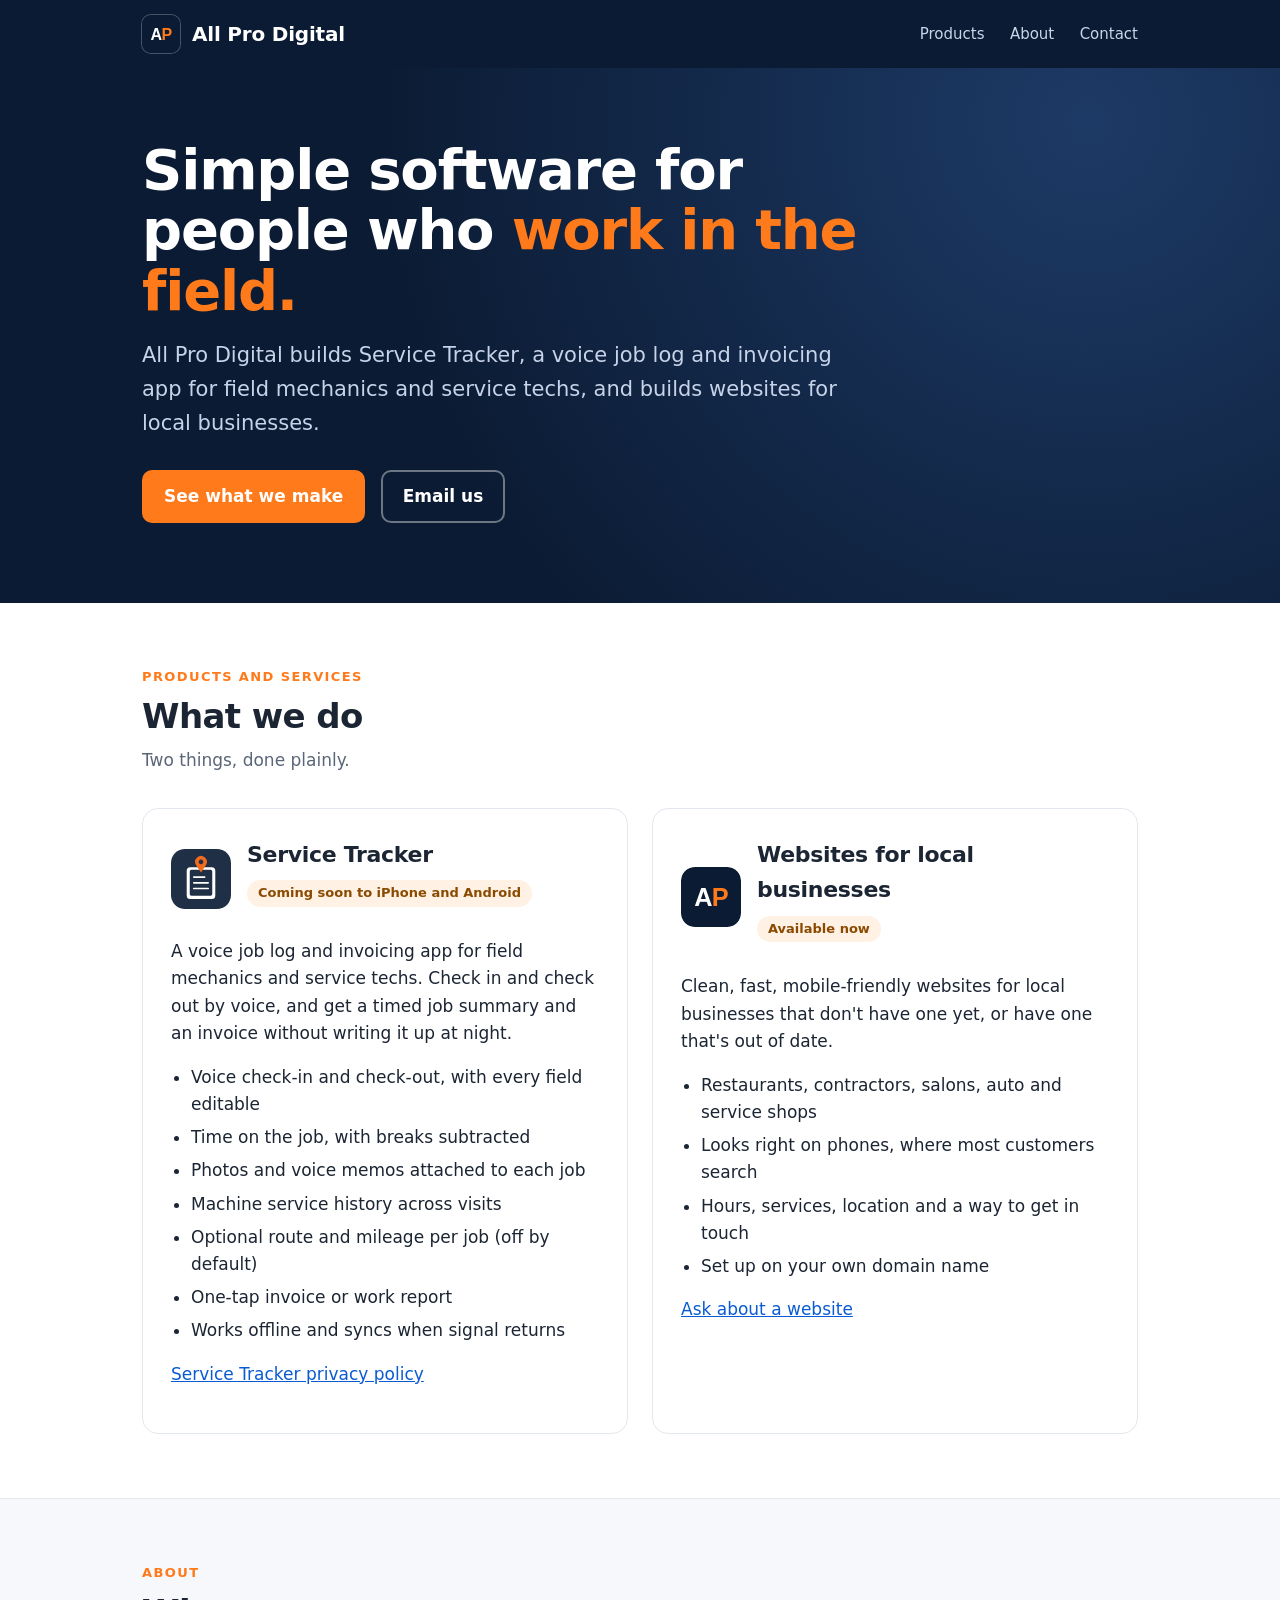
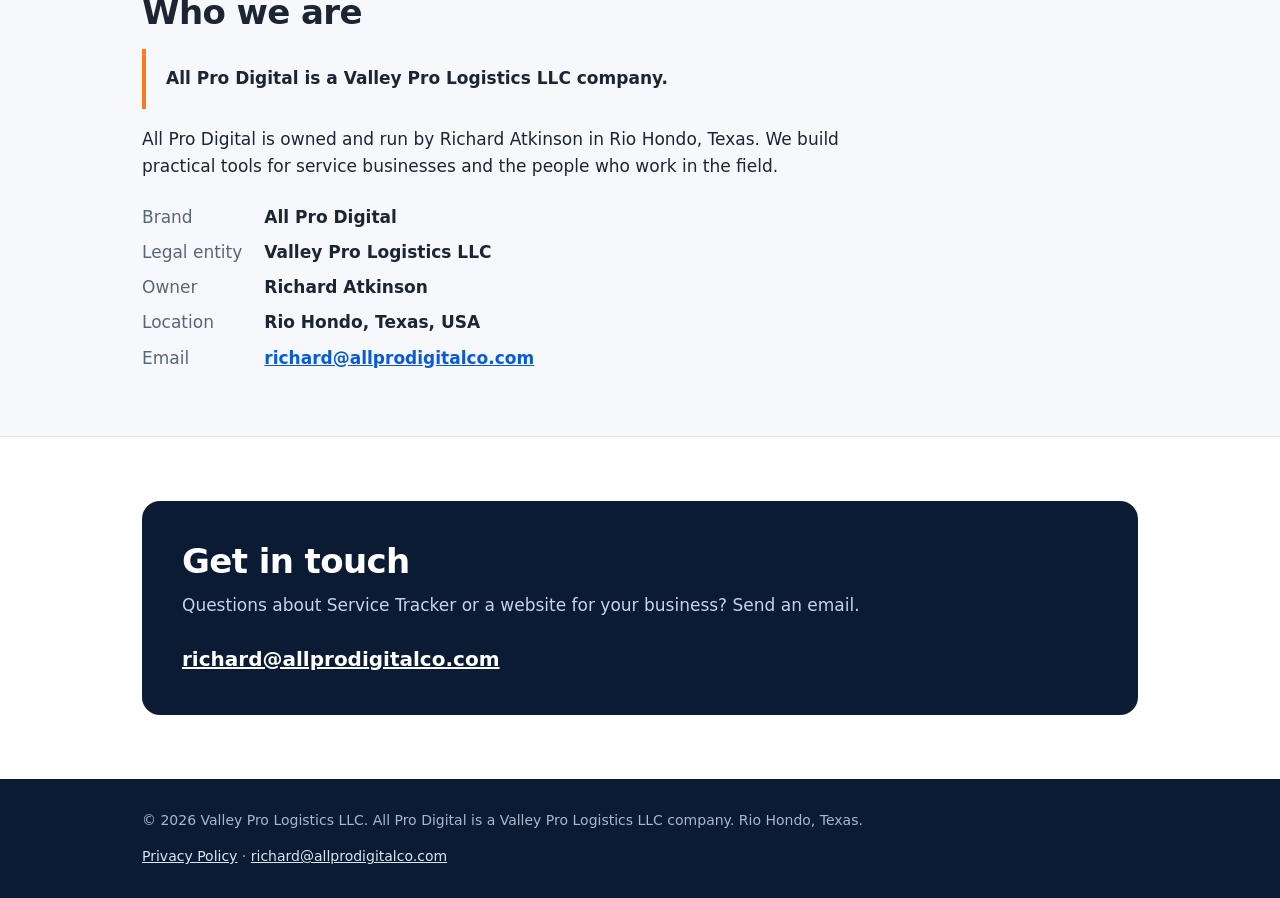
==== index.html @ f49eed2c "All Pro Digital site" ====
<!doctype html>
<html lang="en">
<head>
<meta charset="utf-8">
<meta name="viewport" content="width=device-width, initial-scale=1">
<title>All Pro Digital | Service Tracker and websites for local businesses</title>
<meta name="description" content="All Pro Digital, a Valley Pro Logistics LLC company in Rio Hondo, Texas, builds Service Tracker, a voice job-log and invoicing app for field mechanics and service techs, and websites for local businesses.">
<link rel="canonical" href="https://allprodigitalco.com/">
<link rel="icon" href="/favicon.svg" type="image/svg+xml">
<meta property="og:type" content="website">
<meta property="og:title" content="All Pro Digital">
<meta property="og:description" content="Service Tracker, a voice job-log and invoicing app for field techs, and websites for local businesses. A Valley Pro Logistics LLC company.">
<meta property="og:url" content="https://allprodigitalco.com/">
<meta property="og:image" content="https://allprodigitalco.com/og.png">
<link rel="stylesheet" href="/styles.css">
<script type="application/ld+json">
{"@context":"https://schema.org","@type":"Organization","name":"All Pro Digital","legalName":"Valley Pro Logistics LLC","url":"https://allprodigitalco.com/","email":"richard@allprodigitalco.com","founder":{"@type":"Person","name":"Richard Atkinson"},"address":{"@type":"PostalAddress","addressLocality":"Rio Hondo","addressRegion":"TX","addressCountry":"US"}}
</script>
</head>
<body>
<header class="site">
  <div class="wrap">
    <a class="brand" href="/"><img src="/favicon.svg" alt="" width="38" height="38">All Pro Digital</a>
    <nav class="top" aria-label="Main">
      <a href="#products">Products</a>
      <a href="#about">About</a>
      <a href="#contact">Contact</a>
    </nav>
  </div>
</header>

<main>
  <div class="hero">
    <div class="wrap">
      <h1>Simple software for people who <span>work in the field.</span></h1>
      <p class="lead">All Pro Digital builds Service Tracker, a voice job log and invoicing app for field mechanics and service techs, and builds websites for local businesses.</p>
      <a class="btn" href="#products">See what we make</a>
      <a class="btn ghost" href="mailto:richard@allprodigitalco.com">Email us</a>
    </div>
  </div>

  <section id="products">
    <div class="wrap">
      <p class="kicker">Products and services</p>
      <h2>What we do</h2>
      <p class="sub">Two things, done plainly.</p>
      <div class="grid">
        <article class="card">
          <div class="head">
            <img src="/assets/service-tracker-icon.svg" alt="Service Tracker app icon" width="60" height="60">
            <div>
              <h3>Service Tracker</h3>
              <span class="tag">Coming soon to iPhone and Android</span>
            </div>
          </div>
          <p>A voice job log and invoicing app for field mechanics and service techs. Check in and check out by voice, and get a timed job summary and an invoice without writing it up at night.</p>
          <ul>
            <li>Voice check-in and check-out, with every field editable</li>
            <li>Time on the job, with breaks subtracted</li>
            <li>Photos and voice memos attached to each job</li>
            <li>Machine service history across visits</li>
            <li>Optional route and mileage per job (off by default)</li>
            <li>One-tap invoice or work report</li>
            <li>Works offline and syncs when signal returns</li>
          </ul>
          <p style="margin-top:16px"><a href="/privacy">Service Tracker privacy policy</a></p>
        </article>
        <article class="card">
          <div class="head">
            <img src="/favicon.svg" alt="" width="60" height="60">
            <div>
              <h3>Websites for local businesses</h3>
              <span class="tag">Available now</span>
            </div>
          </div>
          <p>Clean, fast, mobile-friendly websites for local businesses that don't have one yet, or have one that's out of date.</p>
          <ul>
            <li>Restaurants, contractors, salons, auto and service shops</li>
            <li>Looks right on phones, where most customers search</li>
            <li>Hours, services, location and a way to get in touch</li>
            <li>Set up on your own domain name</li>
          </ul>
          <p style="margin-top:16px"><a href="mailto:richard@allprodigitalco.com?subject=Website%20for%20my%20business">Ask about a website</a></p>
        </article>
      </div>
    </div>
  </section>

  <section id="about" class="alt about">
    <div class="wrap">
      <p class="kicker">About</p>
      <h2>Who we are</h2>
      <p class="entity">All Pro Digital is a Valley Pro Logistics LLC company.</p>
      <p>All Pro Digital is owned and run by Richard Atkinson in Rio Hondo, Texas. We build practical tools for service businesses and the people who work in the field.</p>
      <dl class="facts">
        <dt>Brand</dt><dd>All Pro Digital</dd>
        <dt>Legal entity</dt><dd>Valley Pro Logistics LLC</dd>
        <dt>Owner</dt><dd>Richard Atkinson</dd>
        <dt>Location</dt><dd>Rio Hondo, Texas, USA</dd>
        <dt>Email</dt><dd><a href="mailto:richard@allprodigitalco.com">richard@allprodigitalco.com</a></dd>
      </dl>
    </div>
  </section>

  <section id="contact">
    <div class="wrap">
      <div class="contact-box">
        <div>
          <h2>Get in touch</h2>
          <p>Questions about Service Tracker or a website for your business? Send an email.</p>
        </div>
        <a class="mail" href="mailto:richard@allprodigitalco.com">richard@allprodigitalco.com</a>
      </div>
    </div>
  </section>
</main>

<footer class="site">
  <div class="wrap">
    <span>&copy; 2026 Valley Pro Logistics LLC. All Pro Digital is a Valley Pro Logistics LLC company. Rio Hondo, Texas.</span>
    <span><a href="/privacy">Privacy Policy</a> &middot; <a href="mailto:richard@allprodigitalco.com">richard@allprodigitalco.com</a></span>
  </div>
</footer>
</body>
</html>
---- styles.css ----
:root{--navy:#0b1b33;--navy2:#13294b;--orange:#ff7a1a;--ink:#1c2533;--muted:#5a6678;--line:#e3e8ef;--bg:#f6f8fb}
*{box-sizing:border-box}
html{-webkit-text-size-adjust:100%}
body{margin:0;font-family:system-ui,-apple-system,"Segoe UI",Roboto,"Helvetica Neue",Arial,sans-serif;color:var(--ink);background:#fff;line-height:1.6;font-size:17px}
a{color:#0a5bd3}
a:hover{text-decoration:none}
.wrap{max-width:1040px;margin:0 auto;padding:0 22px}
header.site{background:var(--navy);color:#fff}
header.site .wrap{display:flex;align-items:center;justify-content:space-between;gap:16px;min-height:68px;flex-wrap:wrap}
.brand{display:flex;align-items:center;gap:12px;color:#fff;text-decoration:none;font-weight:800;font-size:20px;letter-spacing:-.2px}
.brand img{width:38px;height:38px;border-radius:9px;box-shadow:0 0 0 1px rgba(255,255,255,.25)}
nav.top a{color:#c9d5e8;text-decoration:none;margin-left:20px;font-size:15px}
nav.top a:first-child{margin-left:0}
nav.top a:hover{color:#fff}
.hero{background:radial-gradient(circle at 85% 10%,#1d3a66 0,var(--navy) 60%);color:#fff;padding:72px 0 80px}
.hero h1{font-size:clamp(34px,6vw,56px);line-height:1.08;letter-spacing:-1.2px;margin:0 0 18px;max-width:820px}
.hero h1 span{color:var(--orange)}
.hero p.lead{font-size:clamp(18px,2.4vw,21px);color:#c6d3e8;max-width:700px;margin:0 0 30px}
.btn{display:inline-block;background:var(--orange);color:#fff;font-weight:700;text-decoration:none;padding:13px 22px;border-radius:10px}
.btn:hover{background:#ec6a0d}
.btn.ghost{background:transparent;box-shadow:inset 0 0 0 2px rgba(255,255,255,.4);margin-left:10px}
.btn.ghost:hover{background:rgba(255,255,255,.08)}
section{padding:64px 0}
section.alt{background:var(--bg);border-top:1px solid var(--line);border-bottom:1px solid var(--line)}
h2{font-size:clamp(26px,3.6vw,34px);letter-spacing:-.6px;line-height:1.2;margin:0 0 10px}
.kicker{color:var(--orange);font-weight:800;text-transform:uppercase;letter-spacing:1.4px;font-size:13px;margin:0 0 8px}
.sub{color:var(--muted);max-width:720px;margin:0 0 34px}
.grid{display:grid;grid-template-columns:repeat(2,minmax(0,1fr));gap:24px}
.card{background:#fff;border:1px solid var(--line);border-radius:16px;padding:28px}
.card h3{margin:0 0 6px;font-size:22px;letter-spacing:-.3px}
.card .tag{display:inline-block;font-size:13px;font-weight:700;color:#8a4a00;background:#fff1e4;border-radius:999px;padding:3px 11px;margin-bottom:14px}
.card .head{display:flex;align-items:center;gap:16px;margin-bottom:12px}
.card .head img{width:60px;height:60px;border-radius:14px}
.card ul{padding-left:20px;margin:14px 0 0}
.card li{margin:6px 0}
.about p{max-width:760px}
.entity{border-left:4px solid var(--orange);background:var(--bg);padding:16px 20px;border-radius:0 10px 10px 0;font-weight:600;max-width:760px}
dl.facts{display:grid;grid-template-columns:max-content 1fr;gap:8px 22px;margin:24px 0 0;max-width:760px}
dl.facts dt{color:var(--muted)}
dl.facts dd{margin:0;font-weight:600}
.contact-box{background:var(--navy);color:#fff;border-radius:18px;padding:40px;display:flex;justify-content:space-between;align-items:center;gap:24px;flex-wrap:wrap}
.contact-box h2{color:#fff}
.contact-box p{color:#c6d3e8;margin:0}
.contact-box a.mail{color:#fff;font-weight:700;font-size:20px}
footer.site{background:var(--navy);color:#a9b7cc;font-size:14px;padding:30px 0}
footer.site .wrap{display:flex;justify-content:space-between;gap:14px;flex-wrap:wrap}
footer.site a{color:#dbe4f2}
/* privacy page */
.doc{max-width:780px;padding:48px 22px 70px}
.doc h1{font-size:clamp(30px,5vw,42px);letter-spacing:-.8px;line-height:1.15;margin:0 0 6px}
.doc h2{font-size:23px;margin:36px 0 8px}
.doc h3{font-size:18px;margin:22px 0 4px}
.doc .meta{color:var(--muted);margin:0 0 20px}
.draft{background:#fff7e0;border:1px solid #f1d27a;color:#6b4e00;border-radius:12px;padding:14px 18px;margin:0 0 26px;font-size:15px}
.doc ul{padding-left:22px}
.doc li{margin:6px 0}
@media (max-width:760px){
  .grid{grid-template-columns:1fr}
  section{padding:48px 0}
  .hero{padding:52px 0 58px}
  nav.top a{margin-left:14px;font-size:14px}
  .btn.ghost{margin-left:0;margin-top:10px}
  .contact-box{padding:28px}
  dl.facts{grid-template-columns:1fr;gap:2px}
  dl.facts dd{margin-bottom:10px}
}
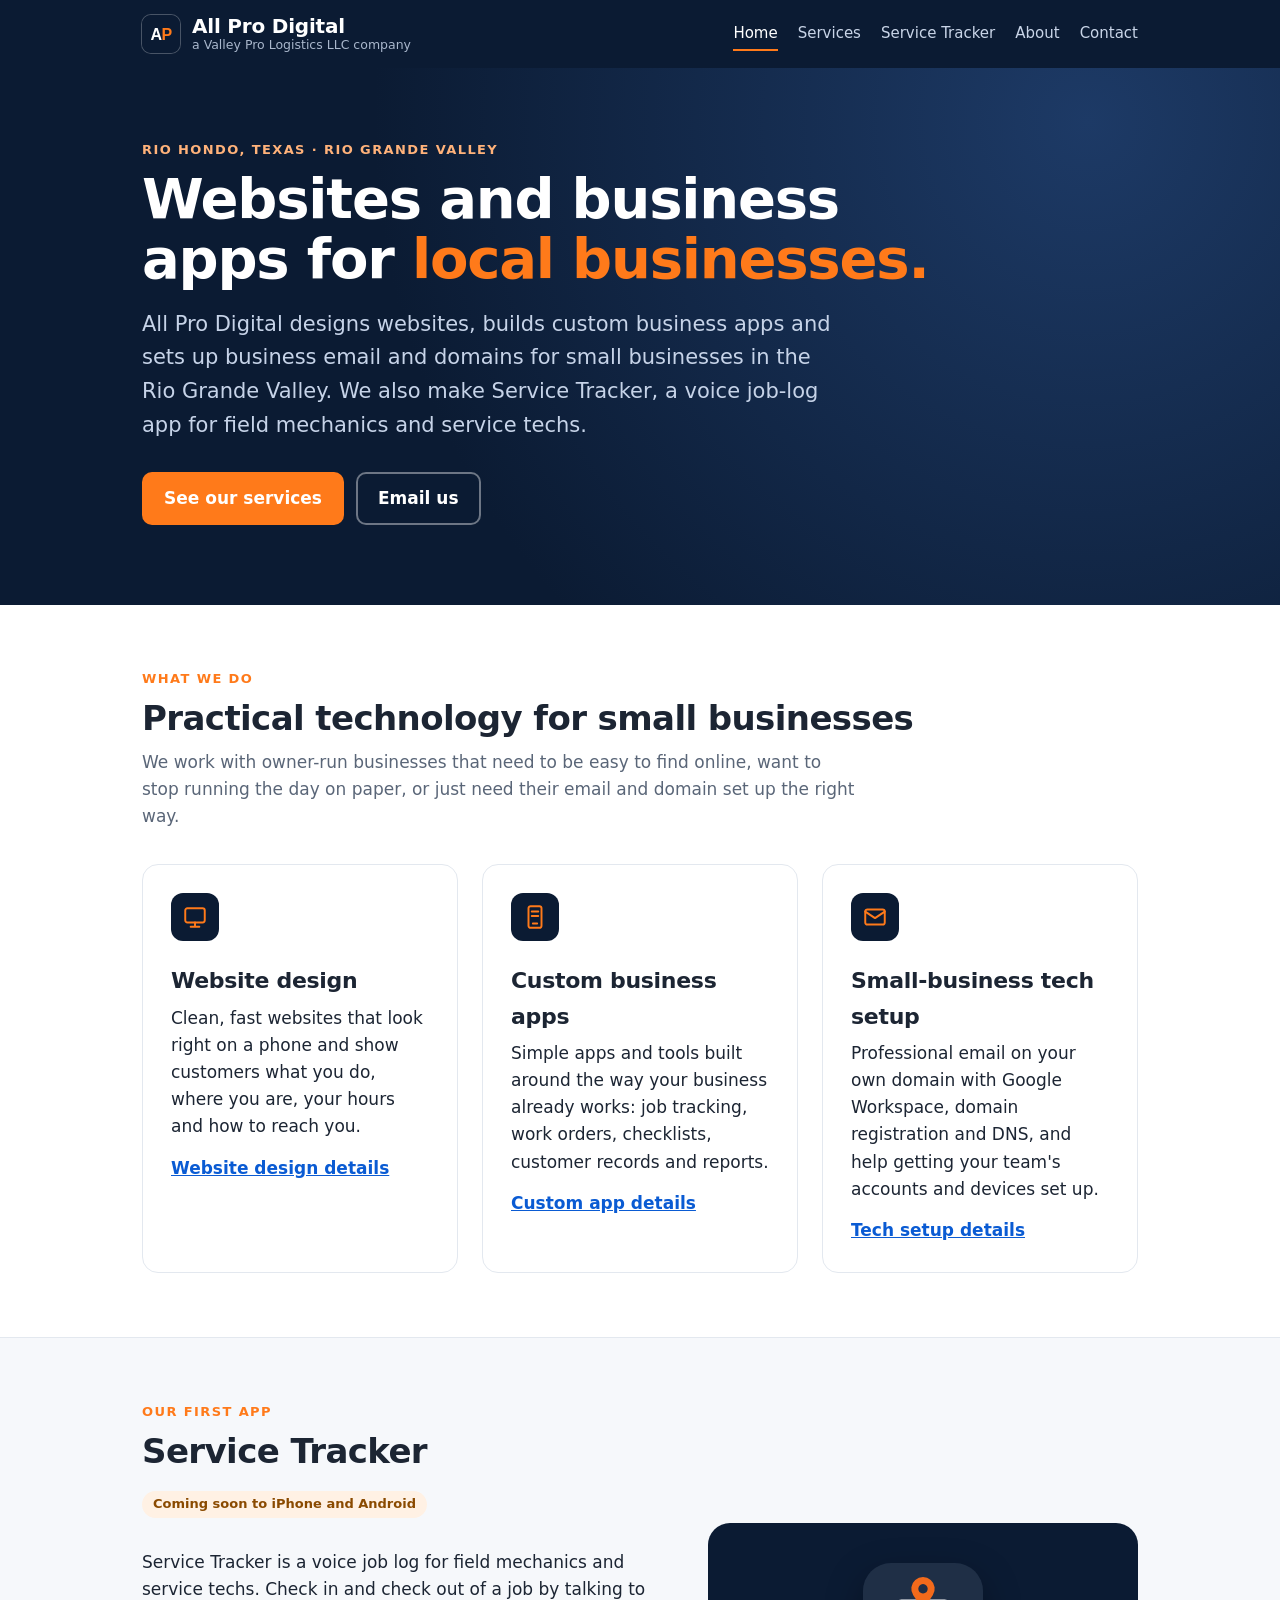
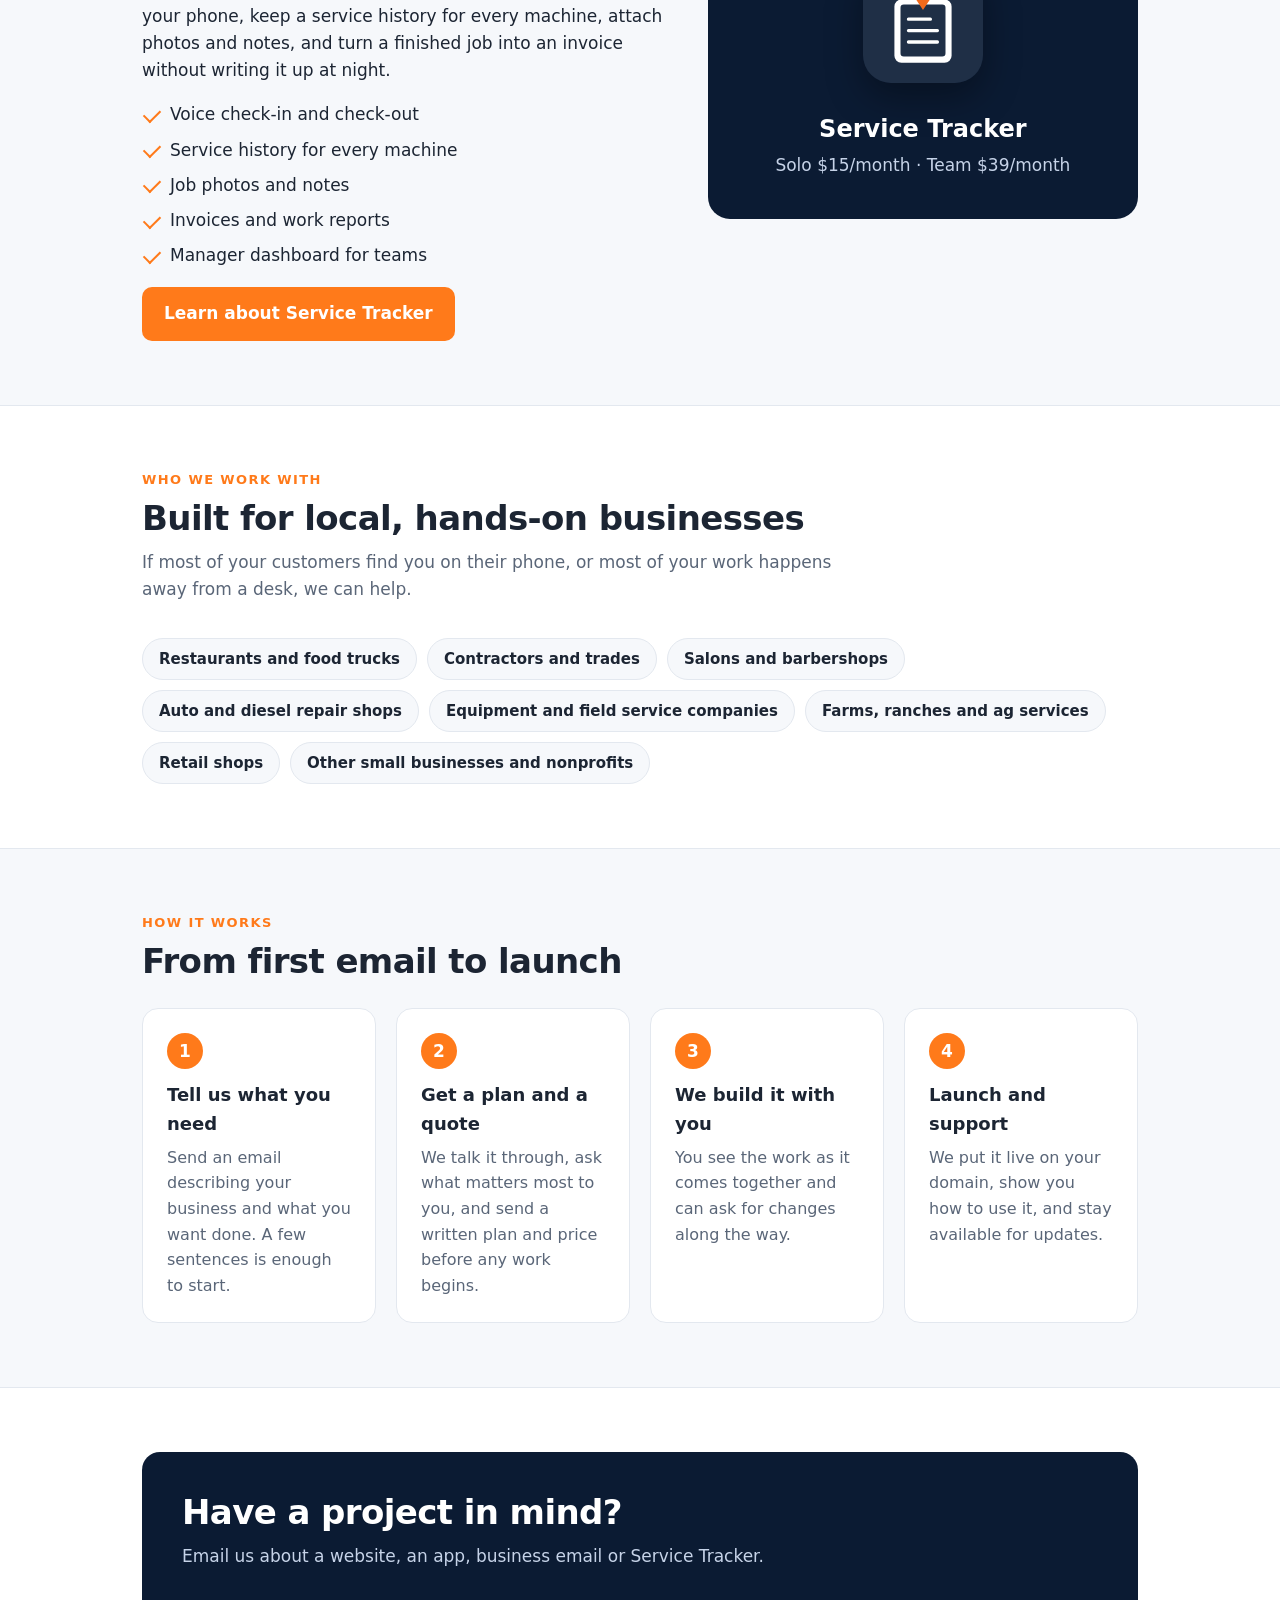
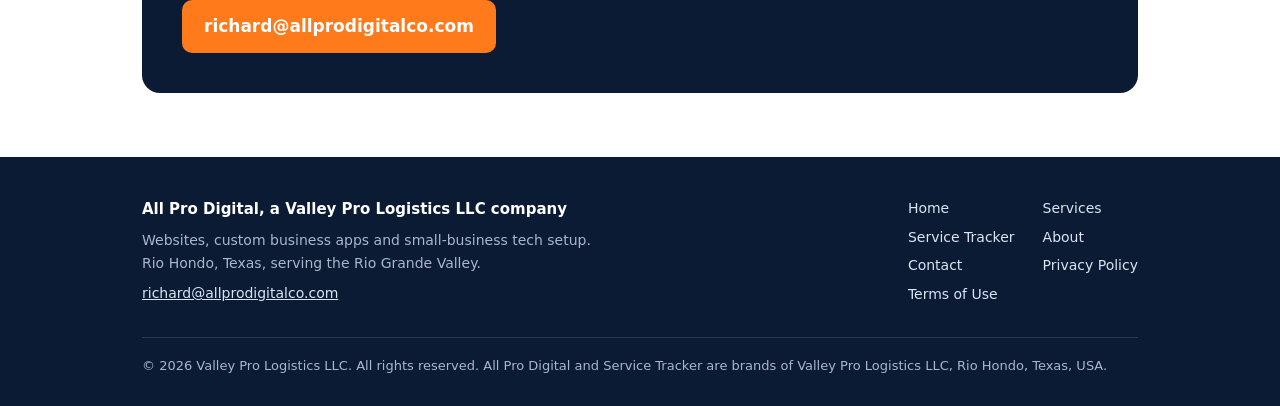
==== commit bb23d2cc: "Expand site: services, Service Tracker, about, contact, terms pages; legal entity in header/footer; " ====
--- a/index.html
+++ b/index.html
@@ -3,122 +3,175 @@
 <head>
 <meta charset="utf-8">
 <meta name="viewport" content="width=device-width, initial-scale=1">
-<title>All Pro Digital | Service Tracker and websites for local businesses</title>
-<meta name="description" content="All Pro Digital, a Valley Pro Logistics LLC company in Rio Hondo, Texas, builds Service Tracker, a voice job-log and invoicing app for field mechanics and service techs, and websites for local businesses.">
+<title>All Pro Digital | Websites, business apps and tech setup in the Rio Grande Valley</title>
+<meta name="description" content="All Pro Digital, a Valley Pro Logistics LLC company in Rio Hondo, Texas, builds websites and custom business apps for local businesses, sets up business email and domains, and makes Service Tracker for field techs.">
 <link rel="canonical" href="https://allprodigitalco.com/">
 <link rel="icon" href="/favicon.svg" type="image/svg+xml">
 <meta property="og:type" content="website">
-<meta property="og:title" content="All Pro Digital">
-<meta property="og:description" content="Service Tracker, a voice job-log and invoicing app for field techs, and websites for local businesses. A Valley Pro Logistics LLC company.">
+<meta property="og:site_name" content="All Pro Digital">
+<meta property="og:title" content="All Pro Digital | Websites, business apps and tech setup in the Rio Grande Valley">
+<meta property="og:description" content="All Pro Digital, a Valley Pro Logistics LLC company in Rio Hondo, Texas, builds websites and custom business apps for local businesses, sets up business email and domains, and makes Service Tracker for field techs.">
 <meta property="og:url" content="https://allprodigitalco.com/">
 <meta property="og:image" content="https://allprodigitalco.com/og.png">
+<meta name="theme-color" content="#0b1b33">
 <link rel="stylesheet" href="/styles.css">
 <script type="application/ld+json">
-{"@context":"https://schema.org","@type":"Organization","name":"All Pro Digital","legalName":"Valley Pro Logistics LLC","url":"https://allprodigitalco.com/","email":"richard@allprodigitalco.com","founder":{"@type":"Person","name":"Richard Atkinson"},"address":{"@type":"PostalAddress","addressLocality":"Rio Hondo","addressRegion":"TX","addressCountry":"US"}}
+{"@context":"https://schema.org","@type":"Organization","name":"All Pro Digital","legalName":"Valley Pro Logistics LLC","url":"https://allprodigitalco.com/","logo":"https://allprodigitalco.com/favicon.svg","email":"richard@allprodigitalco.com","founder":{"@type":"Person","name":"Richard Atkinson"},"address":{"@type":"PostalAddress","addressLocality":"Rio Hondo","addressRegion":"TX","addressCountry":"US"},"areaServed":"Rio Grande Valley, Texas"}
 </script>
 </head>
 <body>
+<a class="skip" href="#main">Skip to content</a>
 <header class="site">
   <div class="wrap">
-    <a class="brand" href="/"><img src="/favicon.svg" alt="" width="38" height="38">All Pro Digital</a>
+    <a class="brand" href="/"><img src="/favicon.svg" alt="" width="38" height="38"><span>All Pro Digital<small>a Valley Pro Logistics LLC company</small></span></a>
     <nav class="top" aria-label="Main">
-      <a href="#products">Products</a>
-      <a href="#about">About</a>
-      <a href="#contact">Contact</a>
+      <a href="/" aria-current="page">Home</a>
+      <a href="/services">Services</a>
+      <a href="/service-tracker">Service Tracker</a>
+      <a href="/about">About</a>
+      <a href="/contact">Contact</a>
     </nav>
   </div>
 </header>
 
-<main>
-  <div class="hero">
-    <div class="wrap">
-      <h1>Simple software for people who <span>work in the field.</span></h1>
-      <p class="lead">All Pro Digital builds Service Tracker, a voice job log and invoicing app for field mechanics and service techs, and builds websites for local businesses.</p>
-      <a class="btn" href="#products">See what we make</a>
-      <a class="btn ghost" href="mailto:richard@allprodigitalco.com">Email us</a>
+<main id="main">
+<div class="hero">
+  <div class="wrap">
+    <p class="kicker light">Rio Hondo, Texas &middot; Rio Grande Valley</p>
+    <h1>Websites and business apps for <span>local businesses.</span></h1>
+    <p class="lead">All Pro Digital designs websites, builds custom business apps and sets up business email and domains for small businesses in the Rio Grande Valley. We also make Service Tracker, a voice job-log app for field mechanics and service techs.</p>
+    <div class="actions">
+      <a class="btn" href="/services">See our services</a>
+      <a class="btn ghost" href="mailto:richard@allprodigitalco.com?subject=Question%20for%20All%20Pro%20Digital">Email us</a>
     </div>
   </div>
+</div>
 
-  <section id="products">
-    <div class="wrap">
-      <p class="kicker">Products and services</p>
-      <h2>What we do</h2>
-      <p class="sub">Two things, done plainly.</p>
-      <div class="grid">
-        <article class="card">
-          <div class="head">
-            <img src="/assets/service-tracker-icon.svg" alt="Service Tracker app icon" width="60" height="60">
-            <div>
-              <h3>Service Tracker</h3>
-              <span class="tag">Coming soon to iPhone and Android</span>
-            </div>
-          </div>
-          <p>A voice job log and invoicing app for field mechanics and service techs. Check in and check out by voice, and get a timed job summary and an invoice without writing it up at night.</p>
-          <ul>
-            <li>Voice check-in and check-out, with every field editable</li>
-            <li>Time on the job, with breaks subtracted</li>
-            <li>Photos and voice memos attached to each job</li>
-            <li>Machine service history across visits</li>
-            <li>Optional route and mileage per job (off by default)</li>
-            <li>One-tap invoice or work report</li>
-            <li>Works offline and syncs when signal returns</li>
-          </ul>
-          <p style="margin-top:16px"><a href="/privacy">Service Tracker privacy policy</a></p>
-        </article>
-        <article class="card">
-          <div class="head">
-            <img src="/favicon.svg" alt="" width="60" height="60">
-            <div>
-              <h3>Websites for local businesses</h3>
-              <span class="tag">Available now</span>
-            </div>
-          </div>
-          <p>Clean, fast, mobile-friendly websites for local businesses that don't have one yet, or have one that's out of date.</p>
-          <ul>
-            <li>Restaurants, contractors, salons, auto and service shops</li>
-            <li>Looks right on phones, where most customers search</li>
-            <li>Hours, services, location and a way to get in touch</li>
-            <li>Set up on your own domain name</li>
-          </ul>
-          <p style="margin-top:16px"><a href="mailto:richard@allprodigitalco.com?subject=Website%20for%20my%20business">Ask about a website</a></p>
-        </article>
+<section>
+  <div class="wrap">
+    <p class="kicker">What we do</p>
+    <h2>Practical technology for small businesses</h2>
+    <p class="sub">We work with owner-run businesses that need to be easy to find online, want to stop running the day on paper, or just need their email and domain set up the right way.</p>
+    <div class="grid three">
+      <article class="card">
+        <div class="icon" aria-hidden="true">
+          <svg viewBox="0 0 24 24"><rect x="3" y="4" width="18" height="13" rx="2"/><path d="M8 21h8M12 17v4"/></svg>
+        </div>
+        <h3>Website design</h3>
+        <p>Clean, fast websites that look right on a phone and show customers what you do, where you are, your hours and how to reach you.</p>
+        <p class="more"><a href="/services#websites">Website design details</a></p>
+      </article>
+      <article class="card">
+        <div class="icon" aria-hidden="true">
+          <svg viewBox="0 0 24 24"><rect x="6" y="2" width="12" height="20" rx="2"/><path d="M10 18h4M9 7h6M9 11h6"/></svg>
+        </div>
+        <h3>Custom business apps</h3>
+        <p>Simple apps and tools built around the way your business already works: job tracking, work orders, checklists, customer records and reports.</p>
+        <p class="more"><a href="/services#apps">Custom app details</a></p>
+      </article>
+      <article class="card">
+        <div class="icon" aria-hidden="true">
+          <svg viewBox="0 0 24 24"><rect x="3" y="5" width="18" height="14" rx="2"/><path d="m3 7 9 6 9-6"/></svg>
+        </div>
+        <h3>Small-business tech setup</h3>
+        <p>Professional email on your own domain with Google Workspace, domain registration and DNS, and help getting your team's accounts and devices set up.</p>
+        <p class="more"><a href="/services#tech-setup">Tech setup details</a></p>
+      </article>
+    </div>
+  </div>
+</section>
+
+<section class="alt">
+  <div class="wrap split">
+    <div>
+      <p class="kicker">Our first app</p>
+      <h2>Service Tracker</h2>
+      <p><span class="tag">Coming soon to iPhone and Android</span></p>
+      <p>Service Tracker is a voice job log for field mechanics and service techs. Check in and check out of a job by talking to your phone, keep a service history for every machine, attach photos and notes, and turn a finished job into an invoice without writing it up at night.</p>
+      <ul class="checks">
+        <li>Voice check-in and check-out</li>
+        <li>Service history for every machine</li>
+        <li>Job photos and notes</li>
+        <li>Invoices and work reports</li>
+        <li>Manager dashboard for teams</li>
+      </ul>
+      <div class="actions">
+        <a class="btn" href="/service-tracker">Learn about Service Tracker</a>
       </div>
     </div>
-  </section>
+    <div class="app-card" aria-hidden="true">
+      <img src="/assets/service-tracker-icon.svg" alt="" width="120" height="120">
+      <p class="app-name">Service Tracker</p>
+      <p class="app-price">Solo $15/month &middot; Team $39/month</p>
+    </div>
+  </div>
+</section>
 
-  <section id="about" class="alt about">
-    <div class="wrap">
-      <p class="kicker">About</p>
-      <h2>Who we are</h2>
-      <p class="entity">All Pro Digital is a Valley Pro Logistics LLC company.</p>
-      <p>All Pro Digital is owned and run by Richard Atkinson in Rio Hondo, Texas. We build practical tools for service businesses and the people who work in the field.</p>
-      <dl class="facts">
-        <dt>Brand</dt><dd>All Pro Digital</dd>
-        <dt>Legal entity</dt><dd>Valley Pro Logistics LLC</dd>
-        <dt>Owner</dt><dd>Richard Atkinson</dd>
-        <dt>Location</dt><dd>Rio Hondo, Texas, USA</dd>
-        <dt>Email</dt><dd><a href="mailto:richard@allprodigitalco.com">richard@allprodigitalco.com</a></dd>
-      </dl>
-    </div>
-  </section>
+<section>
+  <div class="wrap">
+    <p class="kicker">Who we work with</p>
+    <h2>Built for local, hands-on businesses</h2>
+    <p class="sub">If most of your customers find you on their phone, or most of your work happens away from a desk, we can help.</p>
+    <ul class="pills">
+      <li>Restaurants and food trucks</li>
+      <li>Contractors and trades</li>
+      <li>Salons and barbershops</li>
+      <li>Auto and diesel repair shops</li>
+      <li>Equipment and field service companies</li>
+      <li>Farms, ranches and ag services</li>
+      <li>Retail shops</li>
+      <li>Other small businesses and nonprofits</li>
+    </ul>
+  </div>
+</section>
 
-  <section id="contact">
-    <div class="wrap">
-      <div class="contact-box">
-        <div>
-          <h2>Get in touch</h2>
-          <p>Questions about Service Tracker or a website for your business? Send an email.</p>
-        </div>
-        <a class="mail" href="mailto:richard@allprodigitalco.com">richard@allprodigitalco.com</a>
+<section class="alt">
+  <div class="wrap">
+    <p class="kicker">How it works</p>
+    <h2>From first email to launch</h2>
+    <ol class="steps">
+      <li><h3>Tell us what you need</h3><p>Send an email describing your business and what you want done. A few sentences is enough to start.</p></li>
+      <li><h3>Get a plan and a quote</h3><p>We talk it through, ask what matters most to you, and send a written plan and price before any work begins.</p></li>
+      <li><h3>We build it with you</h3><p>You see the work as it comes together and can ask for changes along the way.</p></li>
+      <li><h3>Launch and support</h3><p>We put it live on your domain, show you how to use it, and stay available for updates.</p></li>
+    </ol>
+  </div>
+</section>
+
+<section>
+  <div class="wrap">
+    <div class="contact-box">
+      <div>
+        <h2>Have a project in mind?</h2>
+        <p>Email us about a website, an app, business email or Service Tracker.</p>
+      </div>
+      <div class="actions">
+        <a class="btn" href="mailto:richard@allprodigitalco.com?subject=Project%20inquiry">richard@allprodigitalco.com</a>
       </div>
     </div>
-  </section>
+  </div>
+</section>
 </main>
 
 <footer class="site">
   <div class="wrap">
-    <span>&copy; 2026 Valley Pro Logistics LLC. All Pro Digital is a Valley Pro Logistics LLC company. Rio Hondo, Texas.</span>
-    <span><a href="/privacy">Privacy Policy</a> &middot; <a href="mailto:richard@allprodigitalco.com">richard@allprodigitalco.com</a></span>
+    <div class="foot-grid">
+      <div>
+        <p class="foot-brand">All Pro Digital, a Valley Pro Logistics LLC company</p>
+        <p>Websites, custom business apps and small-business tech setup.<br>Rio Hondo, Texas, serving the Rio Grande Valley.</p>
+        <p><a href="mailto:richard@allprodigitalco.com">richard@allprodigitalco.com</a></p>
+      </div>
+      <nav aria-label="Footer">
+        <a href="/">Home</a>
+        <a href="/services">Services</a>
+        <a href="/service-tracker">Service Tracker</a>
+        <a href="/about">About</a>
+        <a href="/contact">Contact</a>
+        <a href="/privacy">Privacy Policy</a>
+        <a href="/terms">Terms of Use</a>
+      </nav>
+    </div>
+    <p class="legal">&copy; 2026 Valley Pro Logistics LLC. All rights reserved. All Pro Digital and Service Tracker are brands of Valley Pro Logistics LLC, Rio Hondo, Texas, USA.</p>
   </div>
 </footer>
 </body>
--- a/styles.css
+++ b/styles.css
@@ -7,18 +7,20 @@
 .wrap{max-width:1040px;margin:0 auto;padding:0 22px}
 header.site{background:var(--navy);color:#fff}
 header.site .wrap{display:flex;align-items:center;justify-content:space-between;gap:16px;min-height:68px;flex-wrap:wrap}
-.brand{display:flex;align-items:center;gap:12px;color:#fff;text-decoration:none;font-weight:800;font-size:20px;letter-spacing:-.2px}
+.brand{display:flex;align-items:center;gap:12px;color:#fff;text-decoration:none;font-weight:800;font-size:20px;letter-spacing:-.2px;line-height:1.15}
+.brand small{display:block;font-weight:500;font-size:12.5px;color:#a9b7cc;letter-spacing:0}
 .brand img{width:38px;height:38px;border-radius:9px;box-shadow:0 0 0 1px rgba(255,255,255,.25)}
-nav.top a{color:#c9d5e8;text-decoration:none;margin-left:20px;font-size:15px}
-nav.top a:first-child{margin-left:0}
+nav.top{display:flex;flex-wrap:wrap;gap:4px 20px}
+nav.top a{color:#c9d5e8;text-decoration:none;font-size:15px;padding:4px 0;border-bottom:2px solid transparent}
 nav.top a:hover{color:#fff}
+nav.top a[aria-current="page"]{color:#fff;border-bottom-color:var(--orange)}
 .hero{background:radial-gradient(circle at 85% 10%,#1d3a66 0,var(--navy) 60%);color:#fff;padding:72px 0 80px}
 .hero h1{font-size:clamp(34px,6vw,56px);line-height:1.08;letter-spacing:-1.2px;margin:0 0 18px;max-width:820px}
 .hero h1 span{color:var(--orange)}
 .hero p.lead{font-size:clamp(18px,2.4vw,21px);color:#c6d3e8;max-width:700px;margin:0 0 30px}
 .btn{display:inline-block;background:var(--orange);color:#fff;font-weight:700;text-decoration:none;padding:13px 22px;border-radius:10px}
 .btn:hover{background:#ec6a0d}
-.btn.ghost{background:transparent;box-shadow:inset 0 0 0 2px rgba(255,255,255,.4);margin-left:10px}
+.btn.ghost{background:transparent;box-shadow:inset 0 0 0 2px rgba(255,255,255,.4)}
 .btn.ghost:hover{background:rgba(255,255,255,.08)}
 section{padding:64px 0}
 section.alt{background:var(--bg);border-top:1px solid var(--line);border-bottom:1px solid var(--line)}
@@ -28,7 +30,7 @@
 .grid{display:grid;grid-template-columns:repeat(2,minmax(0,1fr));gap:24px}
 .card{background:#fff;border:1px solid var(--line);border-radius:16px;padding:28px}
 .card h3{margin:0 0 6px;font-size:22px;letter-spacing:-.3px}
-.card .tag{display:inline-block;font-size:13px;font-weight:700;color:#8a4a00;background:#fff1e4;border-radius:999px;padding:3px 11px;margin-bottom:14px}
+.tag{display:inline-block;font-size:13px;font-weight:700;color:#8a4a00;background:#fff1e4;border-radius:999px;padding:3px 11px;margin-bottom:14px}
 .card .head{display:flex;align-items:center;gap:16px;margin-bottom:12px}
 .card .head img{width:60px;height:60px;border-radius:14px}
 .card ul{padding-left:20px;margin:14px 0 0}
@@ -42,24 +44,94 @@
 .contact-box h2{color:#fff}
 .contact-box p{color:#c6d3e8;margin:0}
 .contact-box a.mail{color:#fff;font-weight:700;font-size:20px}
-footer.site{background:var(--navy);color:#a9b7cc;font-size:14px;padding:30px 0}
-footer.site .wrap{display:flex;justify-content:space-between;gap:14px;flex-wrap:wrap}
-footer.site a{color:#dbe4f2}
-/* privacy page */
+/* document pages (privacy, terms) */
 .doc{max-width:780px;padding:48px 22px 70px}
 .doc h1{font-size:clamp(30px,5vw,42px);letter-spacing:-.8px;line-height:1.15;margin:0 0 6px}
 .doc h2{font-size:23px;margin:36px 0 8px}
 .doc h3{font-size:18px;margin:22px 0 4px}
 .doc .meta{color:var(--muted);margin:0 0 20px}
-.draft{background:#fff7e0;border:1px solid #f1d27a;color:#6b4e00;border-radius:12px;padding:14px 18px;margin:0 0 26px;font-size:15px}
 .doc ul{padding-left:22px}
 .doc li{margin:6px 0}
+/* shared additions */
+.skip{position:absolute;left:-9999px;top:0;background:#fff;color:var(--navy);padding:10px 14px;z-index:10}
+.skip:focus{left:10px;top:10px}
+.actions{display:flex;flex-wrap:wrap;gap:12px;margin-top:6px}
+.btn.outline{background:#fff;color:var(--navy);box-shadow:inset 0 0 0 2px var(--line)}
+.btn.outline:hover{box-shadow:inset 0 0 0 2px var(--orange);background:#fff}
+.kicker.light{color:#ffb27a}
+.hero.page{padding:56px 0 60px}
+.hero.page h1{font-size:clamp(32px,5vw,48px)}
+.hero .tag.big{font-size:14px;padding:5px 14px;margin:0 0 22px}
+.hero-split{align-items:center}
+.hero-icon{text-align:center}
+.hero-icon img{width:200px;height:200px;border-radius:44px;box-shadow:0 20px 50px rgba(0,0,0,.35)}
+.jump{display:flex;flex-wrap:wrap;gap:10px}
+.jump a{color:#fff;text-decoration:none;font-weight:600;font-size:15px;padding:8px 14px;border-radius:999px;box-shadow:inset 0 0 0 1.5px rgba(255,255,255,.35)}
+.jump a:hover{background:rgba(255,255,255,.08)}
+.grid.three{grid-template-columns:repeat(3,minmax(0,1fr))}
+.grid.two{grid-template-columns:repeat(2,minmax(0,1fr))}
+.card p{margin:0 0 10px}
+.card h3+p{margin-top:6px}
+.card .more{margin:14px 0 0;font-weight:600}
+.icon{width:48px;height:48px;border-radius:12px;background:var(--navy);display:flex;align-items:center;justify-content:center;margin-bottom:16px}
+.icon svg{width:26px;height:26px;fill:none;stroke:var(--orange);stroke-width:1.8;stroke-linecap:round;stroke-linejoin:round}
+.split{display:grid;grid-template-columns:minmax(0,1.1fr) minmax(0,.9fr);gap:40px;align-items:start}
+.split > div > p{max-width:620px}
+.app-card{background:var(--navy);color:#fff;border-radius:22px;padding:40px 28px;text-align:center;align-self:center}
+.app-card img{width:120px;height:120px;border-radius:28px;box-shadow:0 14px 36px rgba(0,0,0,.35)}
+.app-card .app-name{font-size:24px;font-weight:800;margin:18px 0 4px}
+.app-card .app-price{color:#c6d3e8;margin:0}
+ul.checks{list-style:none;padding:0;margin:14px 0 18px}
+ul.checks li{position:relative;padding-left:28px;margin:8px 0}
+ul.checks li::before{content:"";position:absolute;left:2px;top:.45em;width:14px;height:8px;border-left:2.5px solid var(--orange);border-bottom:2.5px solid var(--orange);transform:rotate(-45deg)}
+ul.pills{list-style:none;padding:0;margin:0;display:flex;flex-wrap:wrap;gap:10px}
+ul.pills li{background:var(--bg);border:1px solid var(--line);border-radius:999px;padding:8px 16px;font-weight:600;font-size:15px}
+ol.steps{list-style:none;padding:0;margin:26px 0 0;display:grid;grid-template-columns:repeat(4,minmax(0,1fr));gap:20px;counter-reset:step}
+ol.steps li{background:#fff;border:1px solid var(--line);border-radius:16px;padding:24px;counter-increment:step}
+ol.steps li::before{content:counter(step);display:flex;align-items:center;justify-content:center;width:36px;height:36px;border-radius:50%;background:var(--orange);color:#fff;font-weight:800;margin-bottom:12px}
+ol.steps h3{margin:0 0 6px;font-size:18px}
+ol.steps p{margin:0;color:var(--muted);font-size:16px}
+.plans{max-width:820px}
+.plan .price{font-size:44px;font-weight:800;letter-spacing:-1px;margin:4px 0 6px;color:var(--navy)}
+.plan .price span{font-size:17px;font-weight:600;color:var(--muted);letter-spacing:0}
+.plan.featured{border:2px solid var(--orange)}
+.note{color:var(--muted);margin:24px 0 0;max-width:760px}
+h2.h3{font-size:22px;margin:30px 0 12px}
+.faq{max-width:780px}
+.faq details{background:#fff;border:1px solid var(--line);border-radius:12px;padding:14px 18px;margin:0 0 10px}
+.faq summary{font-weight:700;cursor:pointer}
+.faq details p{margin:10px 0 2px;color:var(--ink)}
+.values h3{margin:0 0 4px;font-size:18px}
+.values p{margin:0}
+.values{margin-bottom:10px}
+.about h2{margin-top:40px}
+.big-mail{font-size:clamp(20px,3.4vw,28px);font-weight:800;margin:6px 0 14px;word-break:break-word}
+.card h3:not(:first-child){margin-top:22px}
+footer.site{background:var(--navy);color:#a9b7cc;font-size:14px;padding:40px 0 30px}
+footer.site a{color:#dbe4f2}
+.foot-grid{display:flex;justify-content:space-between;gap:24px;flex-wrap:wrap}
+.foot-grid p{margin:0 0 8px}
+.foot-brand{color:#fff;font-weight:700;font-size:15px}
+footer.site nav{display:grid;grid-template-columns:repeat(2,max-content);gap:6px 28px;align-content:start}
+footer.site nav a{text-decoration:none}
+footer.site nav a:hover{text-decoration:underline}
+.legal{border-top:1px solid rgba(255,255,255,.12);margin:24px 0 0;padding-top:18px;font-size:13px}
+@media (max-width:900px){
+  .grid.three{grid-template-columns:repeat(2,minmax(0,1fr))}
+  ol.steps{grid-template-columns:repeat(2,minmax(0,1fr))}
+}
 @media (max-width:760px){
   .grid{grid-template-columns:1fr}
   section{padding:48px 0}
   .hero{padding:52px 0 58px}
-  nav.top a{margin-left:14px;font-size:14px}
-  .btn.ghost{margin-left:0;margin-top:10px}
+  header.site .wrap{padding-top:12px;padding-bottom:10px}
+  nav.top{gap:2px 16px;width:100%}
+  nav.top a{font-size:14.5px}
+  .grid.three,.grid.two,.split,ol.steps{grid-template-columns:1fr}
+  .split{gap:24px}
+  .hero-icon{order:-1;text-align:left}
+  .hero-icon img{width:120px;height:120px;border-radius:28px}
+  .actions .btn{flex:1 1 auto;text-align:center}
   .contact-box{padding:28px}
   dl.facts{grid-template-columns:1fr;gap:2px}
   dl.facts dd{margin-bottom:10px}
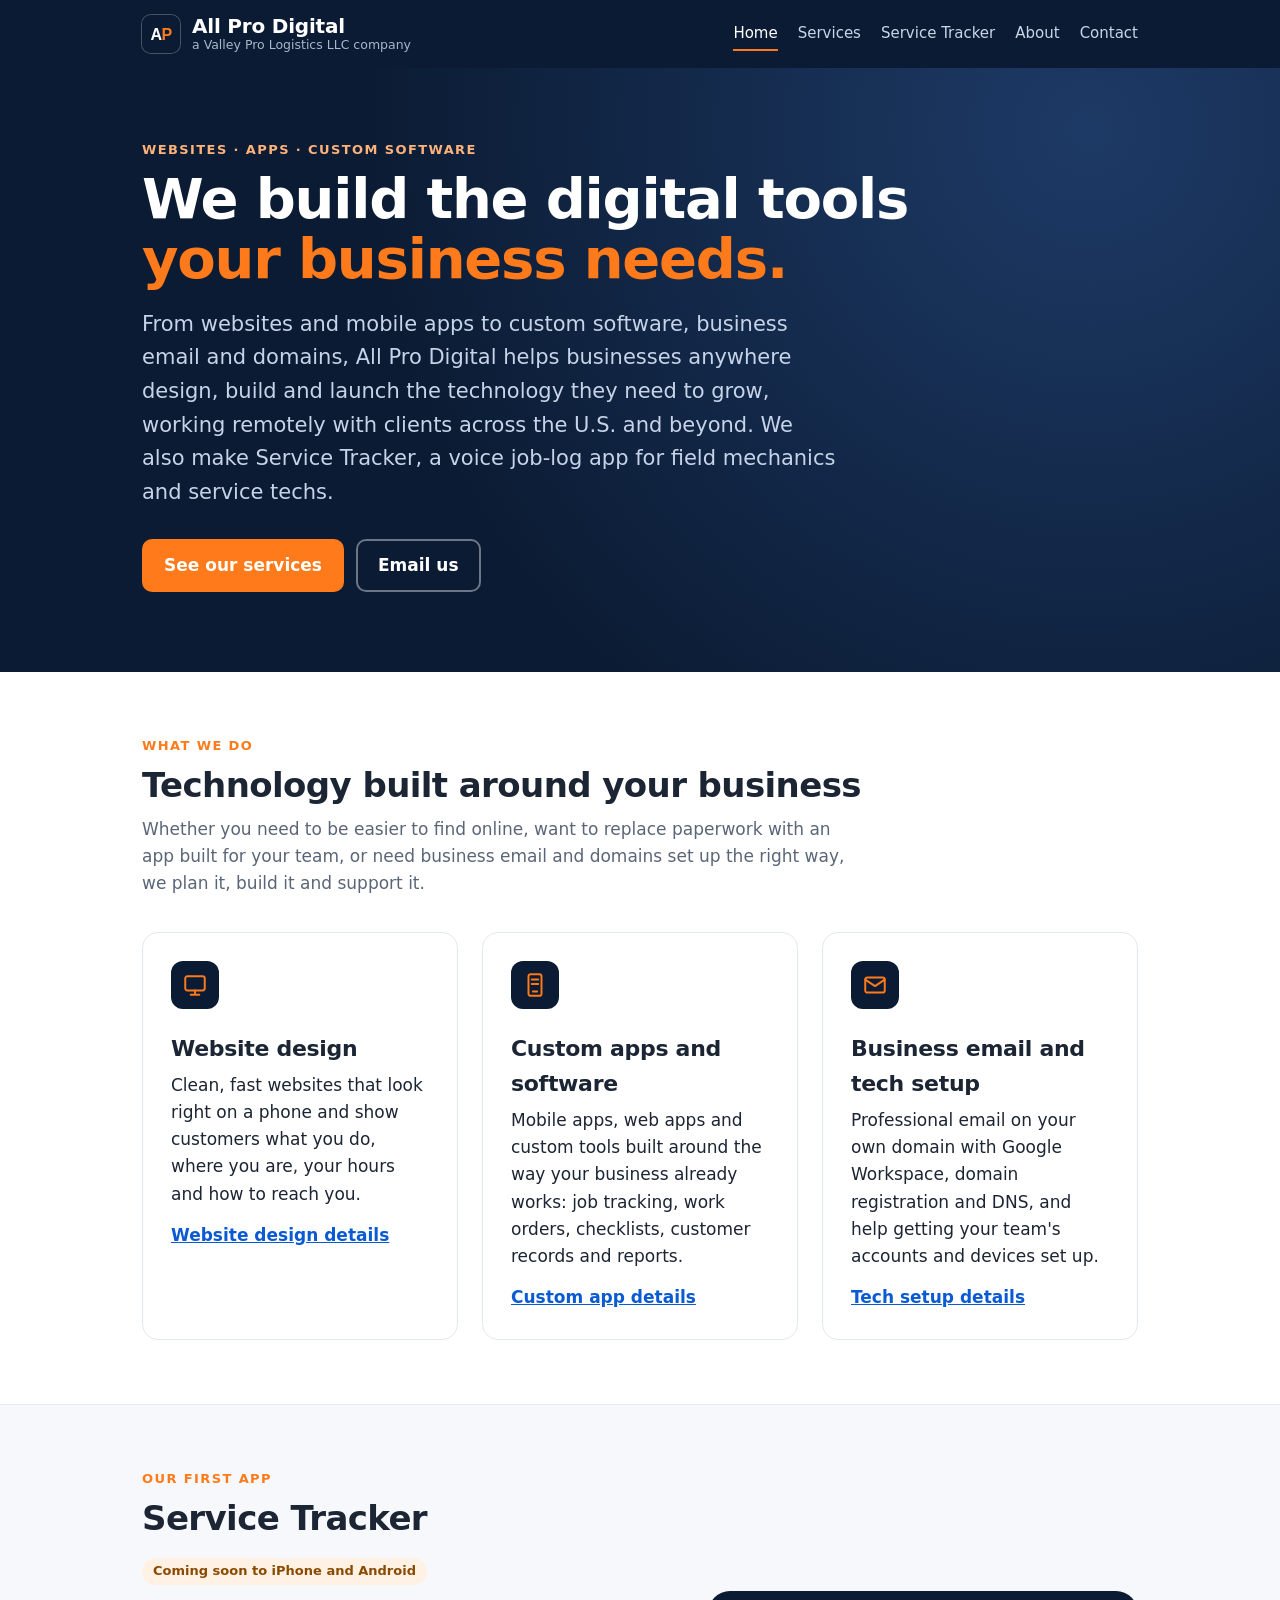
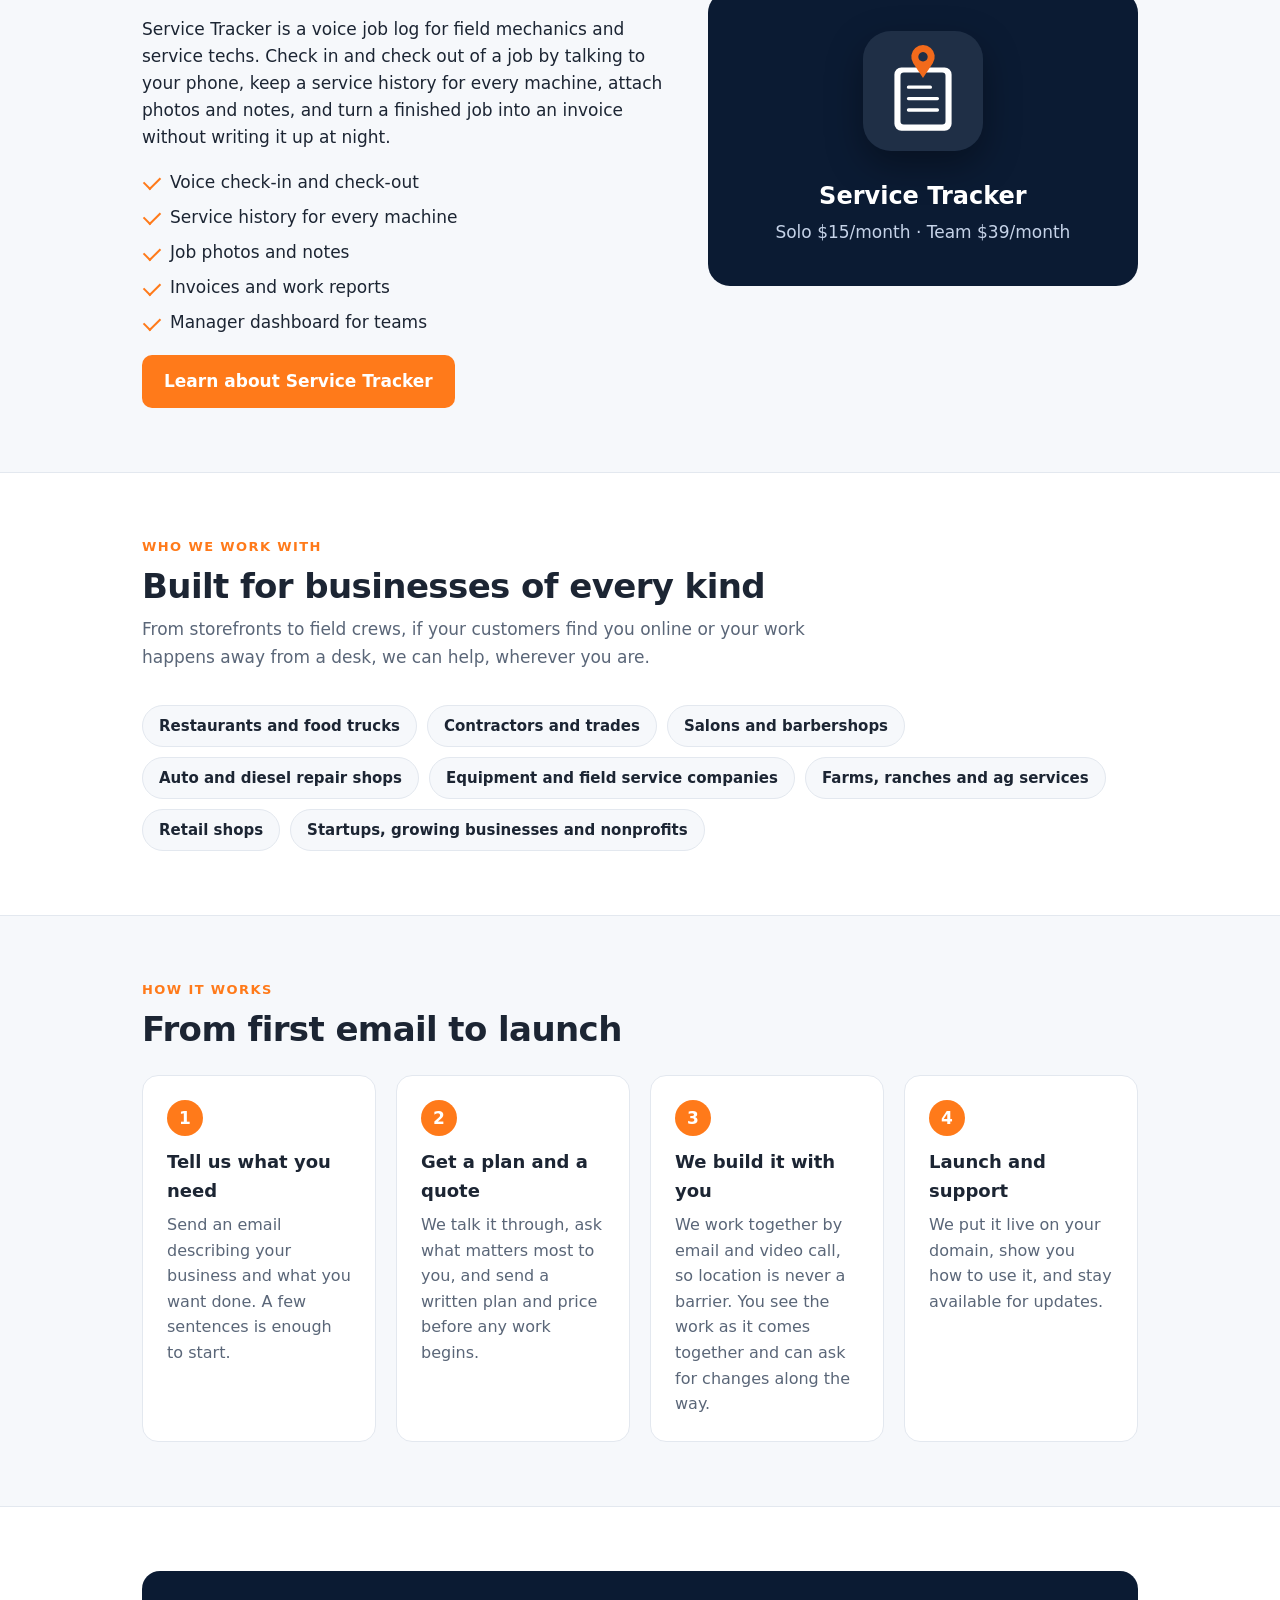
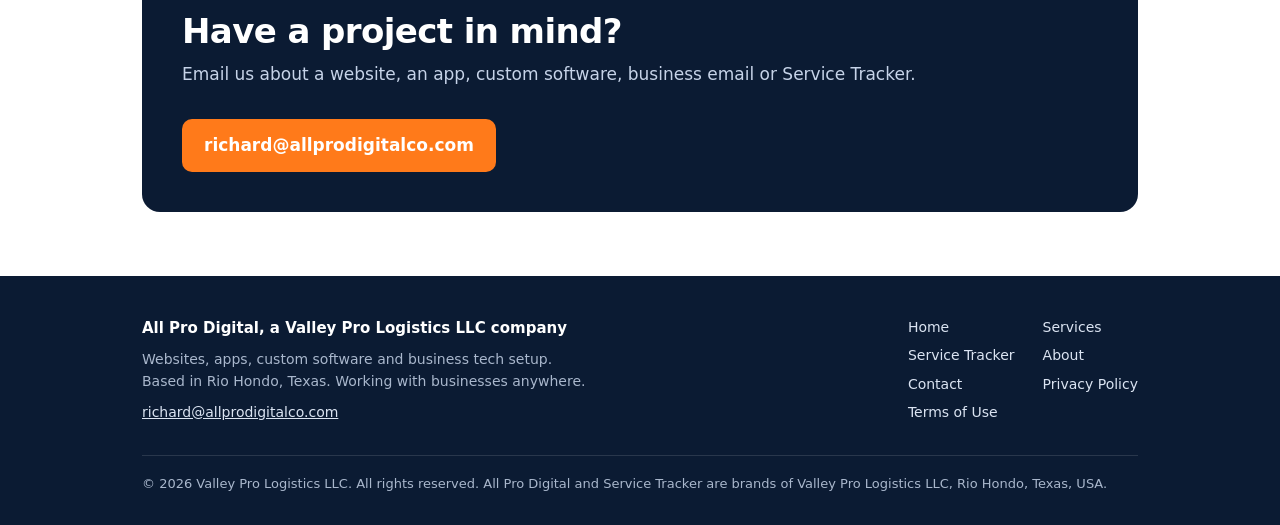
==== commit 8848d283: "Location-neutral positioning: websites, apps and custom software for businesses anywhere" ====
--- a/index.html
+++ b/index.html
@@ -3,20 +3,20 @@
 <head>
 <meta charset="utf-8">
 <meta name="viewport" content="width=device-width, initial-scale=1">
-<title>All Pro Digital | Websites, business apps and tech setup in the Rio Grande Valley</title>
-<meta name="description" content="All Pro Digital, a Valley Pro Logistics LLC company in Rio Hondo, Texas, builds websites and custom business apps for local businesses, sets up business email and domains, and makes Service Tracker for field techs.">
+<title>All Pro Digital | Websites, apps and custom software for businesses anywhere</title>
+<meta name="description" content="All Pro Digital, a Valley Pro Logistics LLC company, designs and builds websites, mobile apps and custom software and sets up business email and domains for businesses anywhere, working remotely. Makers of Service Tracker for field techs.">
 <link rel="canonical" href="https://allprodigitalco.com/">
 <link rel="icon" href="/favicon.svg" type="image/svg+xml">
 <meta property="og:type" content="website">
 <meta property="og:site_name" content="All Pro Digital">
-<meta property="og:title" content="All Pro Digital | Websites, business apps and tech setup in the Rio Grande Valley">
-<meta property="og:description" content="All Pro Digital, a Valley Pro Logistics LLC company in Rio Hondo, Texas, builds websites and custom business apps for local businesses, sets up business email and domains, and makes Service Tracker for field techs.">
+<meta property="og:title" content="All Pro Digital | Websites, apps and custom software for businesses anywhere">
+<meta property="og:description" content="All Pro Digital, a Valley Pro Logistics LLC company, designs and builds websites, mobile apps and custom software and sets up business email and domains for businesses anywhere, working remotely. Makers of Service Tracker for field techs.">
 <meta property="og:url" content="https://allprodigitalco.com/">
 <meta property="og:image" content="https://allprodigitalco.com/og.png">
 <meta name="theme-color" content="#0b1b33">
 <link rel="stylesheet" href="/styles.css">
 <script type="application/ld+json">
-{"@context":"https://schema.org","@type":"Organization","name":"All Pro Digital","legalName":"Valley Pro Logistics LLC","url":"https://allprodigitalco.com/","logo":"https://allprodigitalco.com/favicon.svg","email":"richard@allprodigitalco.com","founder":{"@type":"Person","name":"Richard Atkinson"},"address":{"@type":"PostalAddress","addressLocality":"Rio Hondo","addressRegion":"TX","addressCountry":"US"},"areaServed":"Rio Grande Valley, Texas"}
+{"@context":"https://schema.org","@type":"Organization","name":"All Pro Digital","legalName":"Valley Pro Logistics LLC","url":"https://allprodigitalco.com/","logo":"https://allprodigitalco.com/favicon.svg","email":"richard@allprodigitalco.com","founder":{"@type":"Person","name":"Richard Atkinson"},"address":{"@type":"PostalAddress","addressLocality":"Rio Hondo","addressRegion":"TX","addressCountry":"US"}}
 </script>
 </head>
 <body>
@@ -37,9 +37,9 @@
 <main id="main">
 <div class="hero">
   <div class="wrap">
-    <p class="kicker light">Rio Hondo, Texas &middot; Rio Grande Valley</p>
-    <h1>Websites and business apps for <span>local businesses.</span></h1>
-    <p class="lead">All Pro Digital designs websites, builds custom business apps and sets up business email and domains for small businesses in the Rio Grande Valley. We also make Service Tracker, a voice job-log app for field mechanics and service techs.</p>
+    <p class="kicker light">Websites &middot; Apps &middot; Custom Software</p>
+    <h1>We build the digital tools <span>your business needs.</span></h1>
+    <p class="lead">From websites and mobile apps to custom software, business email and domains, All Pro Digital helps businesses anywhere design, build and launch the technology they need to grow, working remotely with clients across the U.S. and beyond. We also make Service Tracker, a voice job-log app for field mechanics and service techs.</p>
     <div class="actions">
       <a class="btn" href="/services">See our services</a>
       <a class="btn ghost" href="mailto:richard@allprodigitalco.com?subject=Question%20for%20All%20Pro%20Digital">Email us</a>
@@ -50,8 +50,8 @@
 <section>
   <div class="wrap">
     <p class="kicker">What we do</p>
-    <h2>Practical technology for small businesses</h2>
-    <p class="sub">We work with owner-run businesses that need to be easy to find online, want to stop running the day on paper, or just need their email and domain set up the right way.</p>
+    <h2>Technology built around your business</h2>
+    <p class="sub">Whether you need to be easier to find online, want to replace paperwork with an app built for your team, or need business email and domains set up the right way, we plan it, build it and support it.</p>
     <div class="grid three">
       <article class="card">
         <div class="icon" aria-hidden="true">
@@ -65,15 +65,15 @@
         <div class="icon" aria-hidden="true">
           <svg viewBox="0 0 24 24"><rect x="6" y="2" width="12" height="20" rx="2"/><path d="M10 18h4M9 7h6M9 11h6"/></svg>
         </div>
-        <h3>Custom business apps</h3>
-        <p>Simple apps and tools built around the way your business already works: job tracking, work orders, checklists, customer records and reports.</p>
+        <h3>Custom apps and software</h3>
+        <p>Mobile apps, web apps and custom tools built around the way your business already works: job tracking, work orders, checklists, customer records and reports.</p>
         <p class="more"><a href="/services#apps">Custom app details</a></p>
       </article>
       <article class="card">
         <div class="icon" aria-hidden="true">
           <svg viewBox="0 0 24 24"><rect x="3" y="5" width="18" height="14" rx="2"/><path d="m3 7 9 6 9-6"/></svg>
         </div>
-        <h3>Small-business tech setup</h3>
+        <h3>Business email and tech setup</h3>
         <p>Professional email on your own domain with Google Workspace, domain registration and DNS, and help getting your team's accounts and devices set up.</p>
         <p class="more"><a href="/services#tech-setup">Tech setup details</a></p>
       </article>
@@ -110,8 +110,8 @@
 <section>
   <div class="wrap">
     <p class="kicker">Who we work with</p>
-    <h2>Built for local, hands-on businesses</h2>
-    <p class="sub">If most of your customers find you on their phone, or most of your work happens away from a desk, we can help.</p>
+    <h2>Built for businesses of every kind</h2>
+    <p class="sub">From storefronts to field crews, if your customers find you online or your work happens away from a desk, we can help, wherever you are.</p>
     <ul class="pills">
       <li>Restaurants and food trucks</li>
       <li>Contractors and trades</li>
@@ -120,7 +120,7 @@
       <li>Equipment and field service companies</li>
       <li>Farms, ranches and ag services</li>
       <li>Retail shops</li>
-      <li>Other small businesses and nonprofits</li>
+      <li>Startups, growing businesses and nonprofits</li>
     </ul>
   </div>
 </section>
@@ -132,7 +132,7 @@
     <ol class="steps">
       <li><h3>Tell us what you need</h3><p>Send an email describing your business and what you want done. A few sentences is enough to start.</p></li>
       <li><h3>Get a plan and a quote</h3><p>We talk it through, ask what matters most to you, and send a written plan and price before any work begins.</p></li>
-      <li><h3>We build it with you</h3><p>You see the work as it comes together and can ask for changes along the way.</p></li>
+      <li><h3>We build it with you</h3><p>We work together by email and video call, so location is never a barrier. You see the work as it comes together and can ask for changes along the way.</p></li>
       <li><h3>Launch and support</h3><p>We put it live on your domain, show you how to use it, and stay available for updates.</p></li>
     </ol>
   </div>
@@ -143,7 +143,7 @@
     <div class="contact-box">
       <div>
         <h2>Have a project in mind?</h2>
-        <p>Email us about a website, an app, business email or Service Tracker.</p>
+        <p>Email us about a website, an app, custom software, business email or Service Tracker.</p>
       </div>
       <div class="actions">
         <a class="btn" href="mailto:richard@allprodigitalco.com?subject=Project%20inquiry">richard@allprodigitalco.com</a>
@@ -158,7 +158,7 @@
     <div class="foot-grid">
       <div>
         <p class="foot-brand">All Pro Digital, a Valley Pro Logistics LLC company</p>
-        <p>Websites, custom business apps and small-business tech setup.<br>Rio Hondo, Texas, serving the Rio Grande Valley.</p>
+        <p>Websites, apps, custom software and business tech setup.<br>Based in Rio Hondo, Texas. Working with businesses anywhere.</p>
         <p><a href="mailto:richard@allprodigitalco.com">richard@allprodigitalco.com</a></p>
       </div>
       <nav aria-label="Footer">
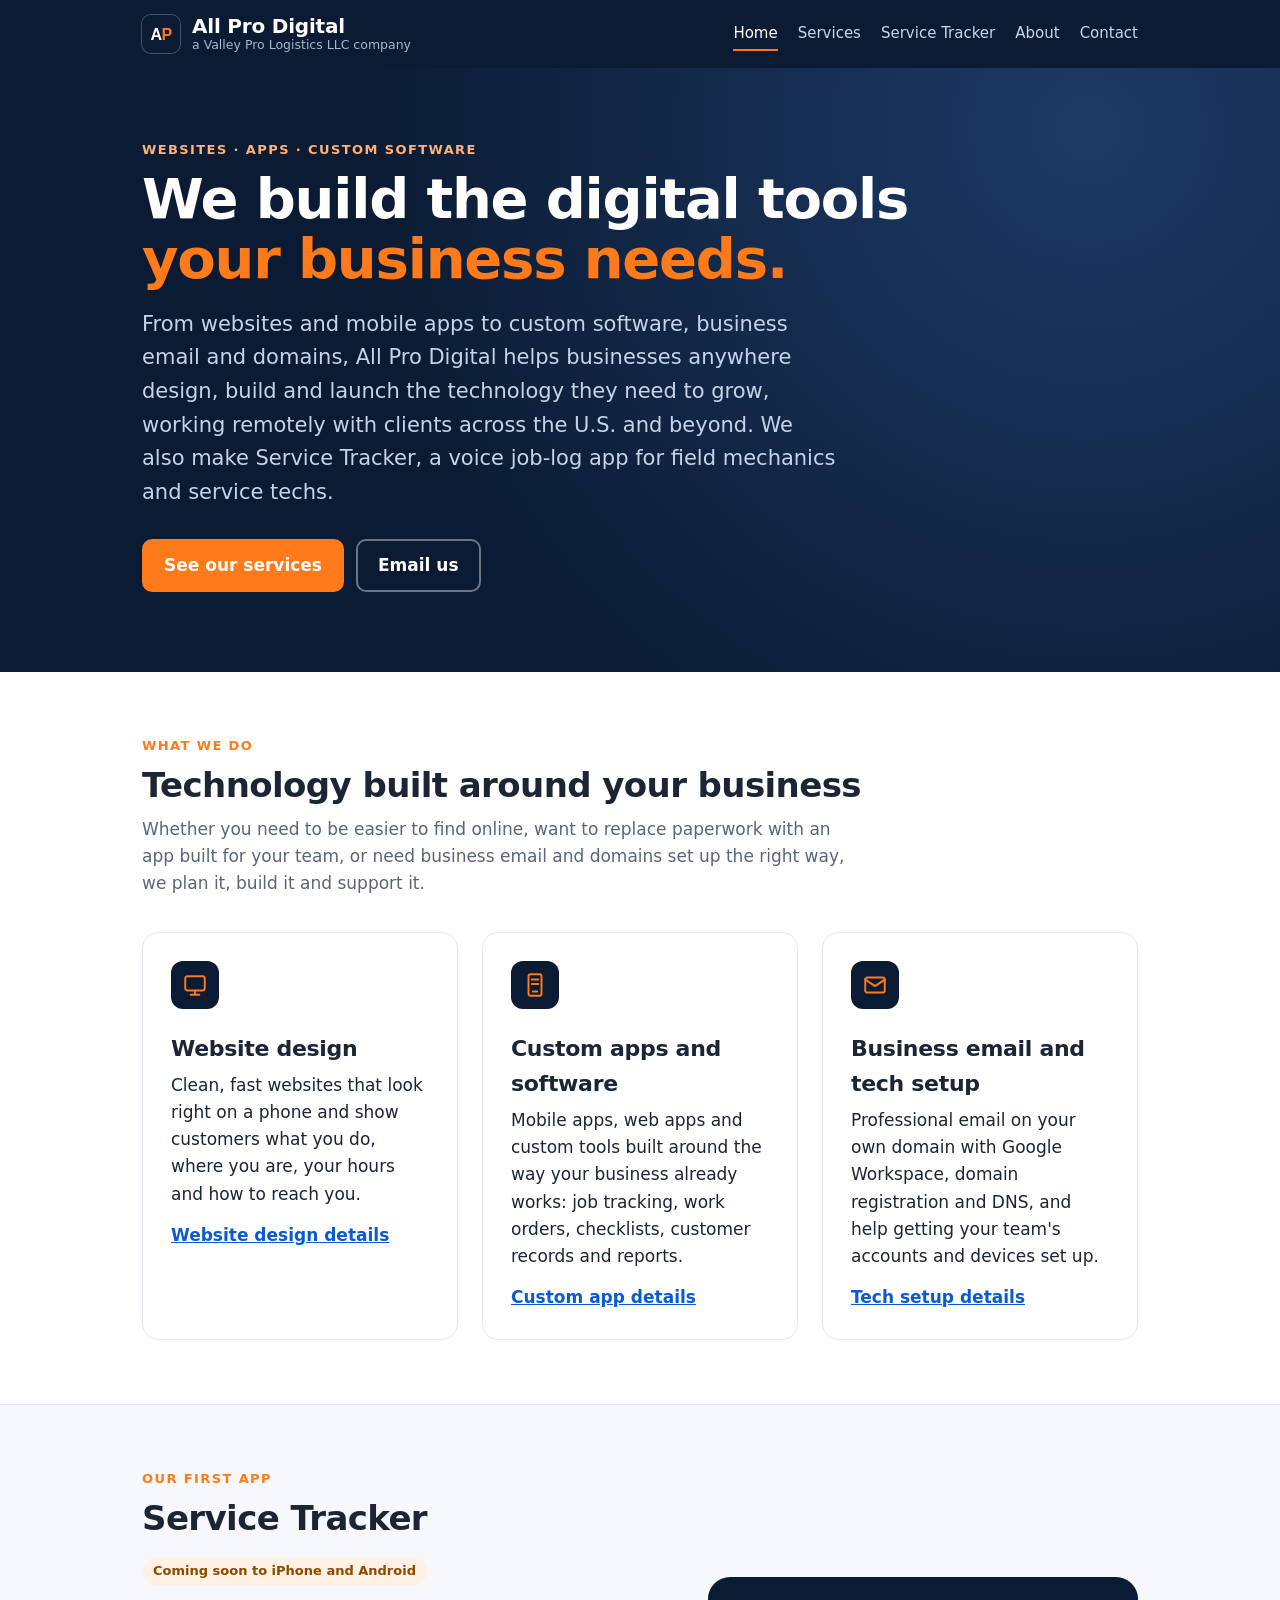
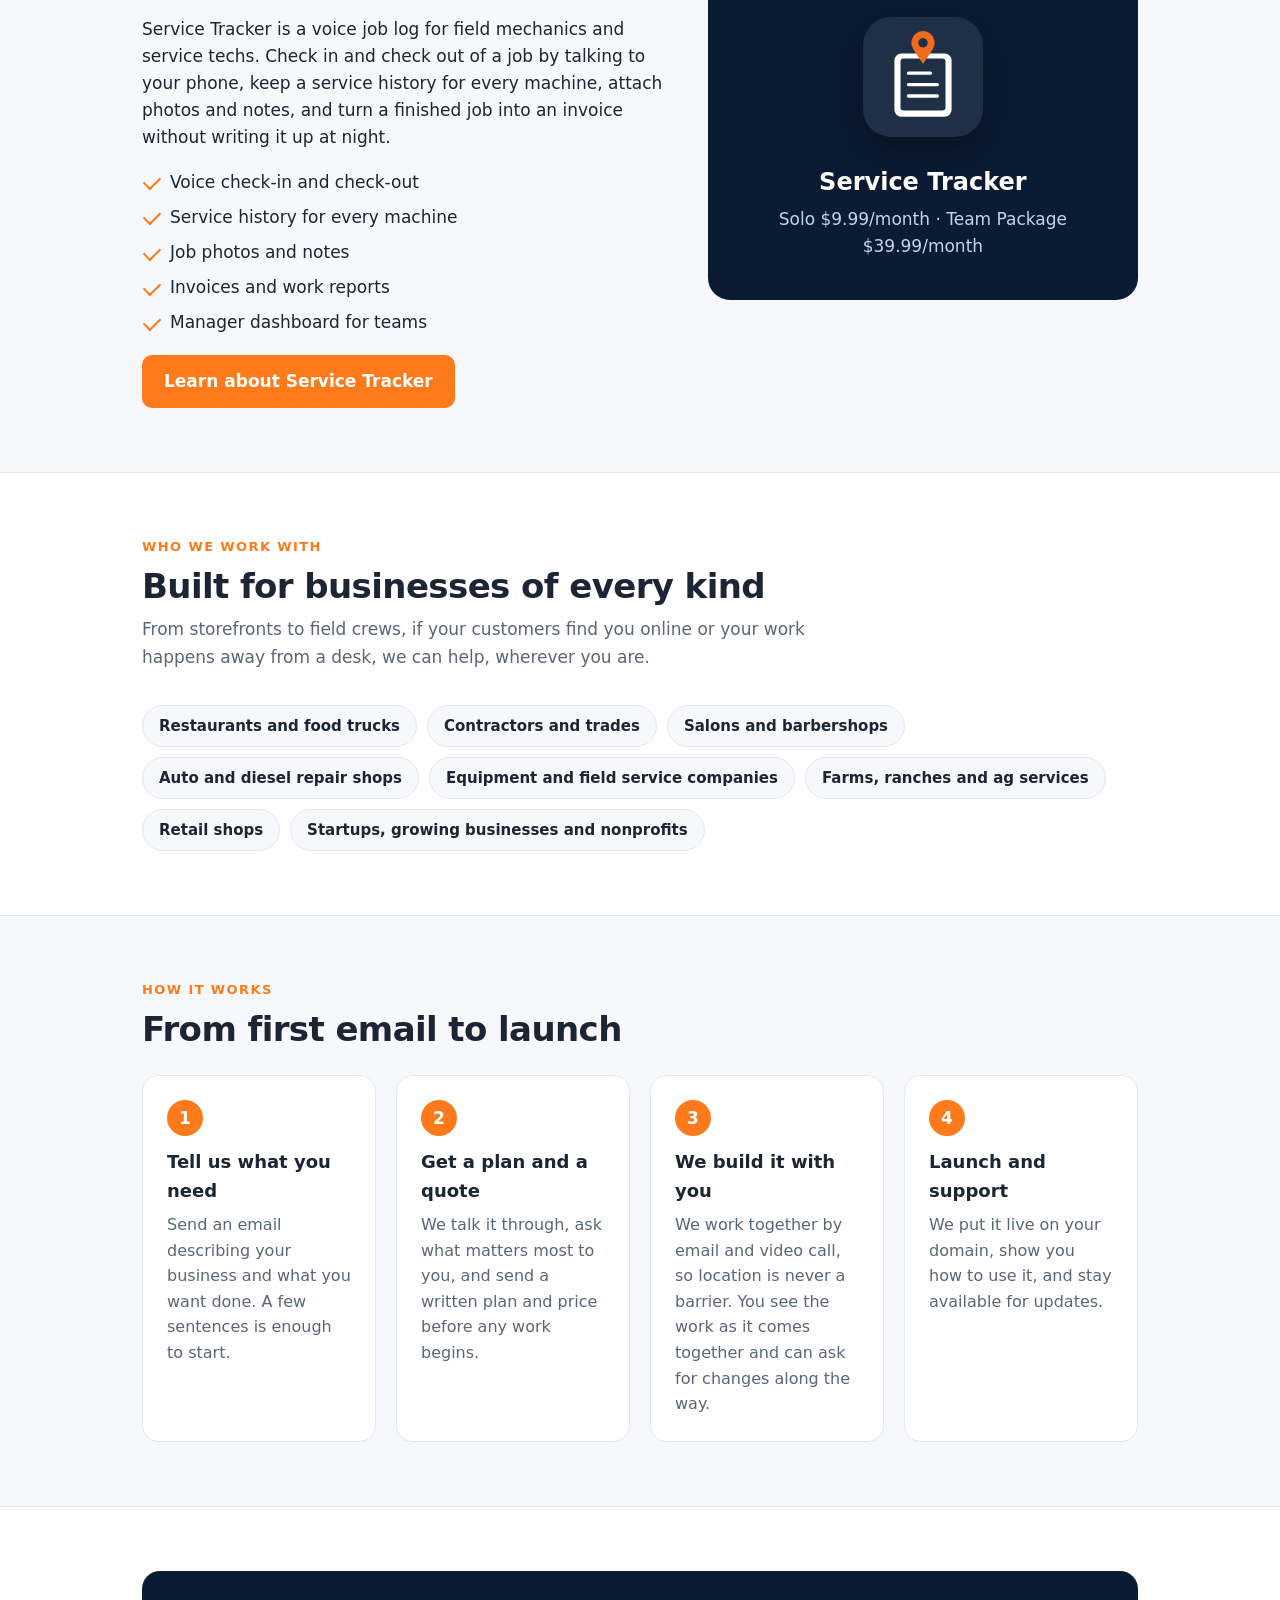
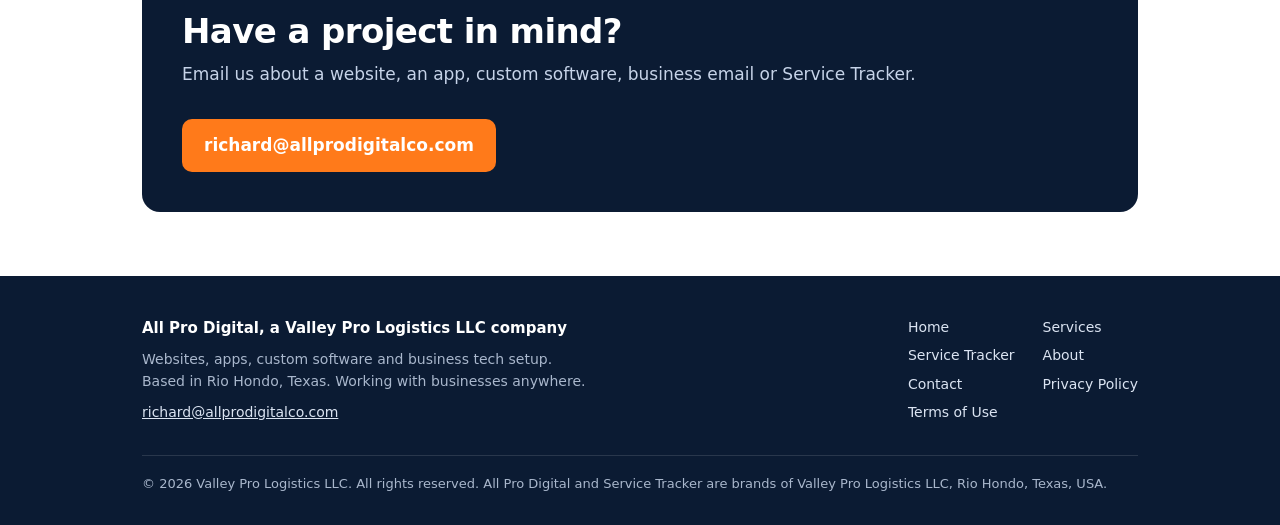
==== commit 7c6db842: "Update Service Tracker pricing" ====
--- a/index.html
+++ b/index.html
@@ -102,7 +102,7 @@
     <div class="app-card" aria-hidden="true">
       <img src="/assets/service-tracker-icon.svg" alt="" width="120" height="120">
       <p class="app-name">Service Tracker</p>
-      <p class="app-price">Solo $15/month &middot; Team $39/month</p>
+      <p class="app-price">Solo $9.99/month &middot; Team Package $39.99/month</p>
     </div>
   </div>
 </section>
